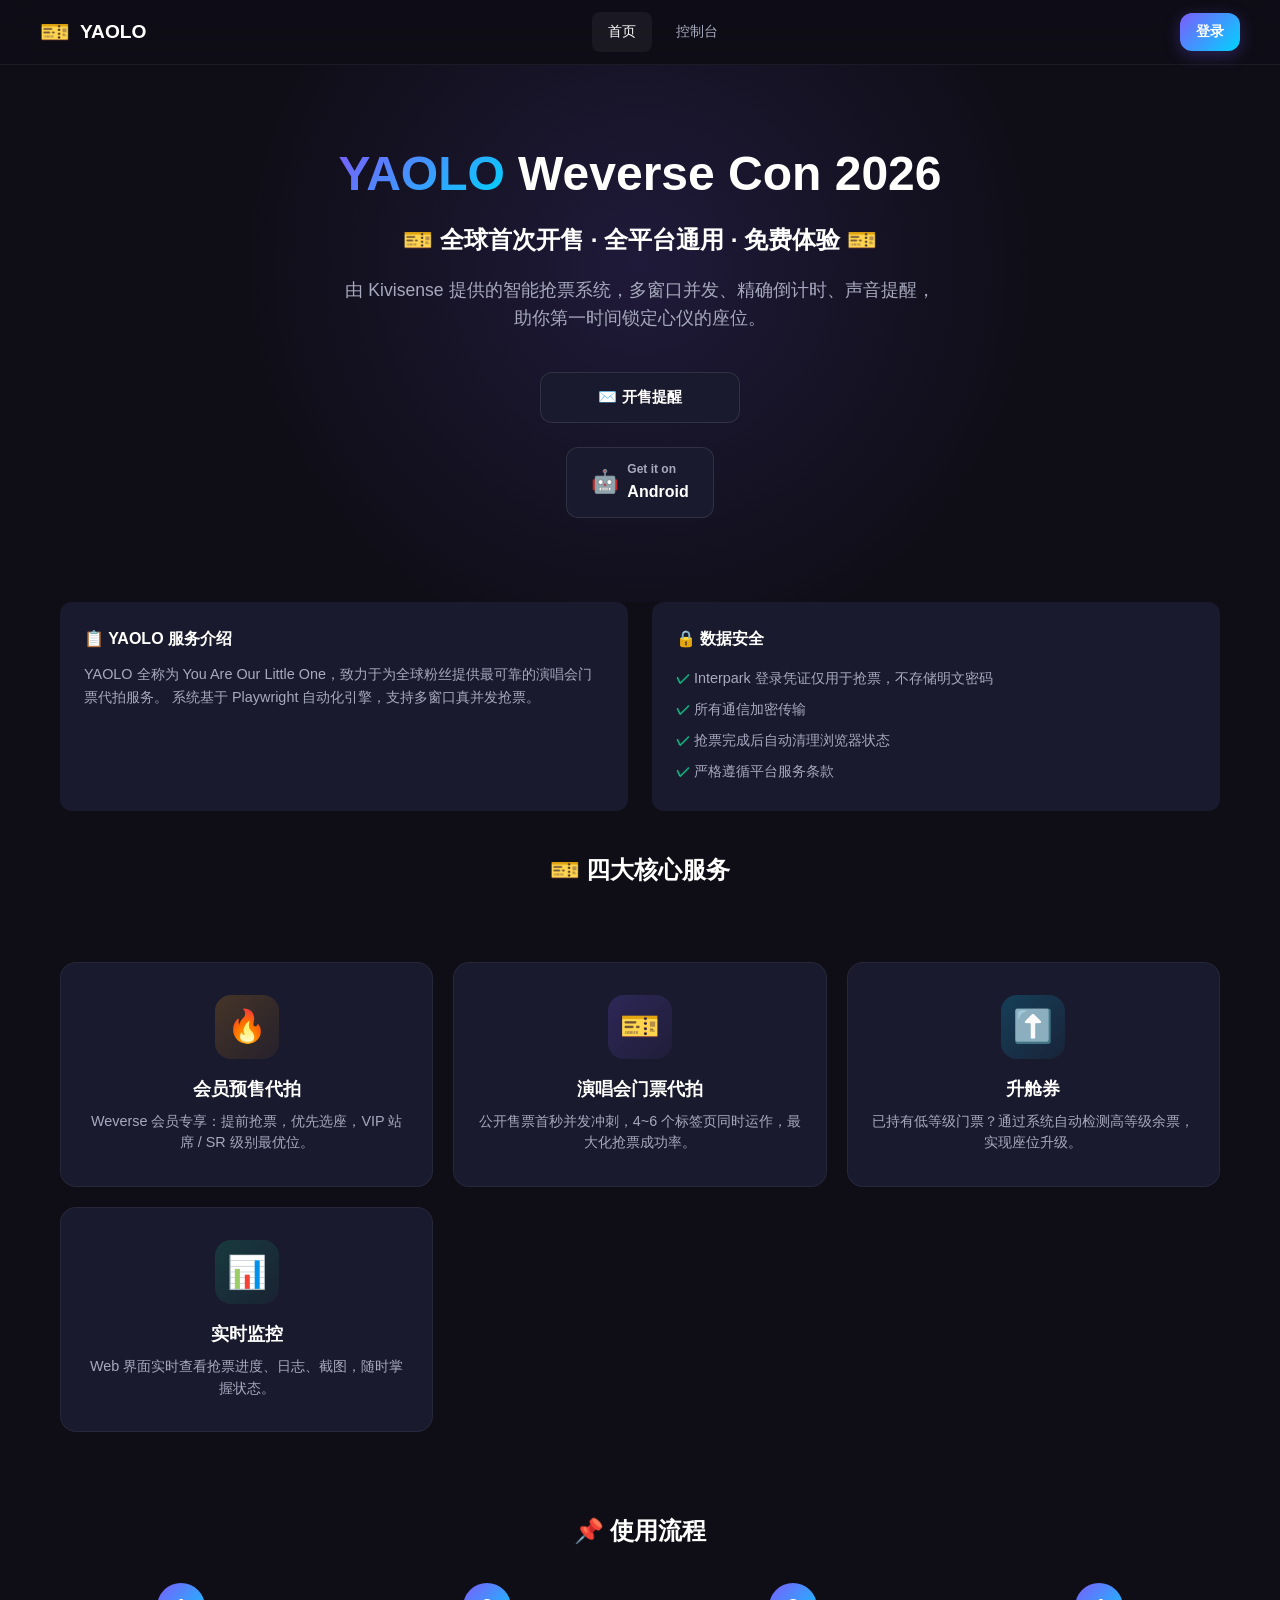
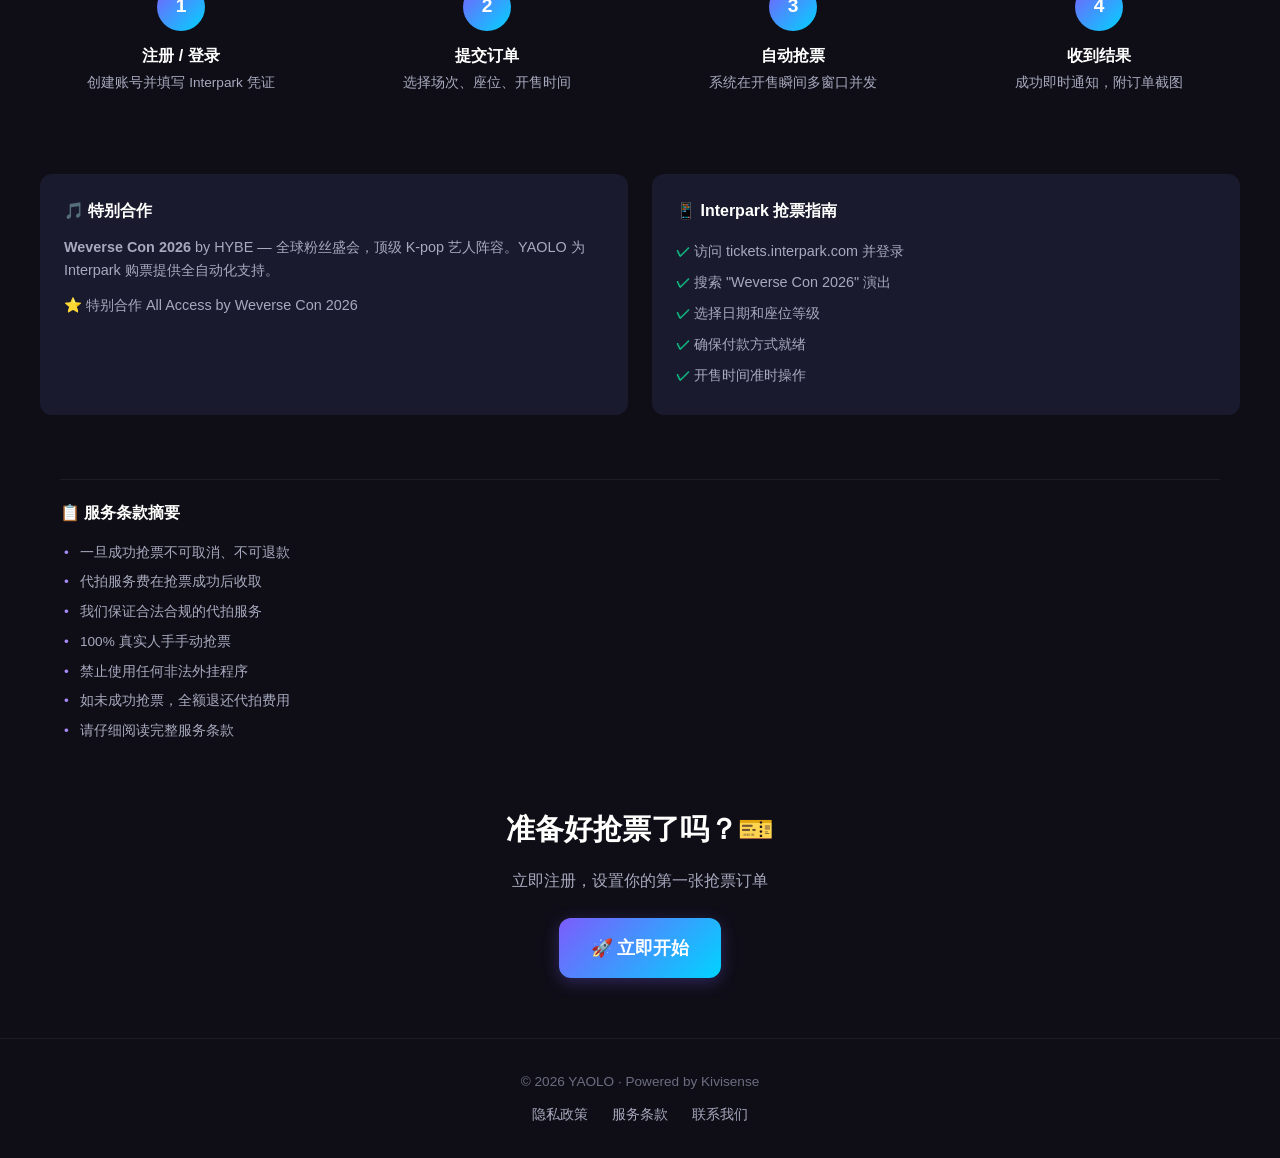
==== wvs-con-ticketing/frontend/index.html @ b681f060 "feat: wvs-con-ticketing v2 - 优化+新增座位配置/倒计时/异步引擎" ====
<!DOCTYPE html>
<html lang="zh-CN">
<head>
  <meta charset="UTF-8">
  <meta name="viewport" content="width=device-width, initial-scale=1.0">
  <title>🎫 YAOLO · Weverse Con 2026 抢票系统</title>
  <link rel="stylesheet" href="css/style.css">
  <link rel="icon" href="data:image/svg+xml,<svg xmlns='http://www.w3.org/2000/svg' viewBox='0 0 100 100'><text y='.9em' font-size='90'>🎫</text></svg>">
</head>
<body>
  <!-- 导航栏 -->
  <nav class="navbar">
    <div class="navbar-inner">
      <a href="/" class="navbar-brand">
        <span class="emoji">🎫</span>
        <span>YAOLO</span>
      </a>
      <div class="navbar-links" id="navLinks">
        <a href="/" class="navbar-link active">首页</a>
        <a href="/dashboard" class="navbar-link">控制台</a>
        <a href="/admin" class="navbar-link" id="adminLink" style="display:none">管理</a>
      </div>
      <div id="navAuth">
        <a href="#" class="btn btn-primary btn-sm" onclick="showLoginModal()">登录</a>
      </div>
    </div>
  </nav>

  <!-- Toast 容器 -->
  <div class="toast-container" id="toastContainer"></div>

  <!-- Hero -->
  <section class="hero">
    <div class="container">
      <h1 class="hero-title animate-in">
        <span class="highlight">YAOLO</span> Weverse Con 2026<br>
        <span style="font-size:1.5rem; font-weight:600;">🎫 全球首次开售 · 全平台通用 · 免费体验 🎫</span>
      </h1>
      <p class="hero-subtitle animate-in animate-delay-1">
        由 Kivisense 提供的智能抢票系统，多窗口并发、精确倒计时、声音提醒，助你第一时间锁定心仪的座位。
      </p>

      <!-- 订阅按钮 -->
      <div class="text-center animate-in animate-delay-2" style="margin-bottom: 16px;">
        <a href="#" class="btn btn-secondary" onclick="showLoginModal()" style="min-width: 200px;">
          ✉️ 开售提醒
        </a>
      </div>

      <!-- 平台下载 -->
      <div class="download-buttons animate-in animate-delay-3">
        <a href="#" class="download-btn">
          <span class="icon">🤖</span>
          <div>
            <div style="font-size:0.75rem; color:var(--text-dim);">Get it on</div>
            <div>Android</div>
          </div>
        </a>
      </div>
    </div>
  </section>

  <!-- 服务说明 -->
  <section class="container">
    <div class="info-grid" style="margin-bottom:40px;">
      <div class="info-card animate-in">
        <h3>📋 YAOLO 服务介绍</h3>
        <p>
          YAOLO 全称为 You Are Our Little One，致力于为全球粉丝提供最可靠的演唱会门票代拍服务。
          系统基于 Playwright 自动化引擎，支持多窗口真并发抢票。
        </p>
      </div>
      <div class="info-card animate-in animate-delay-1">
        <h3>🔒 数据安全</h3>
        <ul>
          <li>Interpark 登录凭证仅用于抢票，不存储明文密码</li>
          <li>所有通信加密传输</li>
          <li>抢票完成后自动清理浏览器状态</li>
          <li>严格遵循平台服务条款</li>
        </ul>
      </div>
    </div>
  </section>

  <!-- 四大服务 -->
  <section class="container">
    <h2 style="text-align:center; font-size:1.5rem; font-weight:800; margin-bottom:32px;">🎫 四大核心服务</h2>
    <div class="features">
      <div class="feature-card animate-in" onclick="handleFeatureClick('presale')">
        <div class="feature-icon presale">🔥</div>
        <h3 class="feature-title">会员预售代拍</h3>
        <p class="feature-desc">Weverse 会员专享：提前抢票，优先选座，VIP 站席 / SR 级别最优位。</p>
      </div>
      <div class="feature-card animate-in animate-delay-1" onclick="handleFeatureClick('general')">
        <div class="feature-icon ticket">🎫</div>
        <h3 class="feature-title">演唱会门票代拍</h3>
        <p class="feature-desc">公开售票首秒并发冲刺，4~6 个标签页同时运作，最大化抢票成功率。</p>
      </div>
      <div class="feature-card animate-in animate-delay-2" onclick="handleFeatureClick('upgrade')">
        <div class="feature-icon upgrade">⬆️</div>
        <h3 class="feature-title">升舱券</h3>
        <p class="feature-desc">已持有低等级门票？通过系统自动检测高等级余票，实现座位升级。</p>
      </div>
      <div class="feature-card animate-in animate-delay-3" onclick="handleFeatureClick('monitor')">
        <div class="feature-icon" style="background:linear-gradient(135deg,rgba(16,185,129,.2),rgba(16,185,129,.05))">📊</div>
        <h3 class="feature-title">实时监控</h3>
        <p class="feature-desc">Web 界面实时查看抢票进度、日志、截图，随时掌握状态。</p>
      </div>
    </div>
  </section>

  <!-- 使用流程 -->
  <section class="container steps">
    <h2 class="steps-title">📌 使用流程</h2>
    <div class="steps-grid">
      <div class="step animate-in">
        <div class="step-number">1</div>
        <h4 class="step-title">注册 / 登录</h4>
        <p class="step-desc">创建账号并填写 Interpark 凭证</p>
      </div>
      <div class="step animate-in animate-delay-1">
        <div class="step-number">2</div>
        <h4 class="step-title">提交订单</h4>
        <p class="step-desc">选择场次、座位、开售时间</p>
      </div>
      <div class="step animate-in animate-delay-2">
        <div class="step-number">3</div>
        <h4 class="step-title">自动抢票</h4>
        <p class="step-desc">系统在开售瞬间多窗口并发</p>
      </div>
      <div class="step animate-in animate-delay-3">
        <div class="step-number">4</div>
        <h4 class="step-title">收到结果</h4>
        <p class="step-desc">成功即时通知，附订单截图</p>
      </div>
    </div>
  </section>

  <!-- 特别合作 -->
  <section class="container" style="padding:40px 0;">
    <div class="info-grid">
      <div class="info-card animate-in">
        <h3>🎵 特别合作</h3>
        <p><strong>Weverse Con 2026</strong> by HYBE — 全球粉丝盛会，顶级 K-pop 艺人阵容。YAOLO 为 Interpark 购票提供全自动化支持。</p>
        <p style="margin-top:12px;">⭐ 特别合作 All Access by Weverse Con 2026</p>
      </div>
      <div class="info-card animate-in animate-delay-1">
        <h3>📱 Interpark 抢票指南</h3>
        <ul>
          <li>访问 tickets.interpark.com 并登录</li>
          <li>搜索 "Weverse Con 2026" 演出</li>
          <li>选择日期和座位等级</li>
          <li>确保付款方式就绪</li>
          <li>开售时间准时操作</li>
        </ul>
      </div>
    </div>
  </section>

  <!-- 服务条款 -->
  <section class="container">
    <div class="terms">
      <h3 class="terms-title">📋 服务条款摘要</h3>
      <ul class="terms-list">
        <li>一旦成功抢票不可取消、不可退款</li>
        <li>代拍服务费在抢票成功后收取</li>
        <li>我们保证合法合规的代拍服务</li>
        <li>100% 真实人手手动抢票</li>
        <li>禁止使用任何非法外挂程序</li>
        <li>如未成功抢票，全额退还代拍费用</li>
        <li>请仔细阅读完整服务条款</li>
      </ul>
    </div>
  </section>

  <!-- CTA -->
  <section class="container text-center" style="padding: 40px 0 60px;">
    <h2 style="font-size:1.8rem; font-weight:800; margin-bottom:16px;">
      准备好抢票了吗？🎫
    </h2>
    <p style="color:var(--text-dim); margin-bottom:24px;">
      立即注册，设置你的第一张抢票订单
    </p>
    <a href="#" class="btn btn-primary btn-lg" onclick="handleGetStarted()">
      🚀 立即开始
    </a>
  </section>

  <!-- Footer -->
  <footer class="footer">
    <div class="container">
      <p>© 2026 YAOLO · Powered by Kivisense</p>
      <div class="footer-links">
        <a href="#">隐私政策</a>
        <a href="#">服务条款</a>
        <a href="#">联系我们</a>
      </div>
    </div>
  </footer>

  <!-- 登录模态框 -->
  <div class="modal-overlay" id="loginModal">
    <div class="modal">
      <div class="modal-header">
        <h2 class="modal-title" id="authModalTitle">登录</h2>
        <button class="modal-close" onclick="closeModal('loginModal')">&times;</button>
      </div>
      <form id="authForm" onsubmit="handleAuth(event)">
        <div class="form-group" id="emailGroup" style="display:none">
          <label class="form-label">邮箱</label>
          <input type="email" class="form-input" id="authEmail" placeholder="your@email.com">
        </div>
        <div class="form-group">
          <label class="form-label">用户名</label>
          <input type="text" class="form-input" id="authUsername" placeholder="用户名" required>
        </div>
        <div class="form-group">
          <label class="form-label">密码</label>
          <input type="password" class="form-input" id="authPassword" placeholder="至少6位" required>
        </div>
        <button type="submit" class="btn btn-primary btn-block" id="authSubmitBtn">登录</button>
        <p style="text-align:center; margin-top:16px; font-size:0.9rem;">
          <a href="#" id="toggleAuthMode" onclick="toggleAuthMode()">没有账号？注册</a>
        </p>
      </form>
    </div>
  </div>

  <script src="js/api.js"></script>
  <script src="js/auth.js"></script>
  <script src="js/app.js"></script>
</body>
</html>
---- wvs-con-ticketing/frontend/css/style.css ----
/* ============================================================
   YAOLO Weverse Con 2026 — 全局样式
   ============================================================ */

/* ---- 基础重置 ---- */
*, *::before, *::after {
  margin: 0;
  padding: 0;
  box-sizing: border-box;
}

:root {
  --primary: #7c5cfc;
  --primary-dark: #5b3fd9;
  --primary-light: #a78bfa;
  --accent: #00d4ff;
  --accent-dark: #00a8cc;
  --bg-dark: #0f0e17;
  --bg-card: #1a1a2e;
  --bg-card-hover: #232342;
  --surface: #16213e;
  --text: #fffffe;
  --text-dim: #a7a9be;
  --text-muted: #6b6d80;
  --success: #10b981;
  --warning: #f59e0b;
  --error: #ef4444;
  --info: #3b82f6;
  --radius: 12px;
  --radius-lg: 16px;
  --shadow: 0 4px 24px rgba(0, 0, 0, 0.3);
  --shadow-lg: 0 8px 40px rgba(0, 0, 0, 0.4);
  --transition: 0.2s ease;
}

html {
  font-size: 16px;
  scroll-behavior: smooth;
}

body {
  font-family: -apple-system, BlinkMacSystemFont, 'Segoe UI', 'PingFang SC', 'Noto Sans SC', sans-serif;
  background: var(--bg-dark);
  color: var(--text);
  line-height: 1.6;
  min-height: 100vh;
  -webkit-font-smoothing: antialiased;
}

a {
  color: var(--accent);
  text-decoration: none;
  transition: color var(--transition);
}

a:hover {
  color: var(--primary-light);
}

/* ---- 工具类 ---- */
.container {
  max-width: 1200px;
  margin: 0 auto;
  padding: 0 20px;
}

.flex { display: flex; }
.flex-col { flex-direction: column; }
.items-center { align-items: center; }
.justify-center { justify-content: center; }
.justify-between { justify-content: space-between; }
.gap-1 { gap: 8px; }
.gap-2 { gap: 16px; }
.gap-3 { gap: 24px; }
.text-center { text-align: center; }
.w-full { width: 100%; }
.hidden { display: none !important; }

/* ---- 按钮 ---- */
.btn {
  display: inline-flex;
  align-items: center;
  justify-content: center;
  gap: 8px;
  padding: 12px 24px;
  border: none;
  border-radius: var(--radius);
  font-size: 0.95rem;
  font-weight: 600;
  cursor: pointer;
  transition: all var(--transition);
  text-decoration: none;
  white-space: nowrap;
}

.btn:disabled {
  opacity: 0.5;
  cursor: not-allowed;
}

.btn-primary {
  background: linear-gradient(135deg, var(--primary), var(--accent));
  color: #fff;
  box-shadow: 0 4px 16px rgba(124, 92, 252, 0.3);
}

.btn-primary:hover:not(:disabled) {
  transform: translateY(-2px);
  box-shadow: 0 6px 24px rgba(124, 92, 252, 0.4);
}

.btn-secondary {
  background: var(--bg-card);
  color: var(--text);
  border: 1px solid rgba(255, 255, 255, 0.1);
}

.btn-secondary:hover:not(:disabled) {
  background: var(--bg-card-hover);
  border-color: var(--primary);
}

.btn-success {
  background: linear-gradient(135deg, #10b981, #059669);
  color: #fff;
}

.btn-danger {
  background: linear-gradient(135deg, #ef4444, #dc2626);
  color: #fff;
}

.btn-sm {
  padding: 8px 16px;
  font-size: 0.85rem;
}

.btn-lg {
  padding: 16px 32px;
  font-size: 1.1rem;
}

.btn-block {
  width: 100%;
}

/* ---- 表单 ---- */
.form-group {
  margin-bottom: 20px;
}

.form-label {
  display: block;
  margin-bottom: 6px;
  font-size: 0.85rem;
  font-weight: 500;
  color: var(--text-dim);
  text-transform: uppercase;
  letter-spacing: 0.5px;
}

.form-input, .form-select, .form-textarea {
  width: 100%;
  padding: 12px 16px;
  background: rgba(255, 255, 255, 0.05);
  border: 1px solid rgba(255, 255, 255, 0.1);
  border-radius: var(--radius);
  color: var(--text);
  font-size: 0.95rem;
  transition: all var(--transition);
  outline: none;
}

.form-input:focus, .form-select:focus, .form-textarea:focus {
  border-color: var(--primary);
  background: rgba(124, 92, 252, 0.05);
  box-shadow: 0 0 0 3px rgba(124, 92, 252, 0.15);
}

.form-input::placeholder {
  color: var(--text-muted);
}

.form-select {
  appearance: none;
  background-image: url("data:image/svg+xml,%3Csvg xmlns='http://www.w3.org/2000/svg' width='12' height='12' viewBox='0 0 12 12'%3E%3Cpath d='M6 8L1 3h10L6 8z' fill='%23a7a9be'/%3E%3C/svg%3E");
  background-repeat: no-repeat;
  background-position: right 12px center;
  padding-right: 36px;
}

.form-select option {
  background: var(--bg-card);
  color: var(--text);
}

.form-hint {
  margin-top: 4px;
  font-size: 0.8rem;
  color: var(--text-muted);
}

.form-row {
  display: grid;
  grid-template-columns: 1fr 1fr;
  gap: 16px;
}

@media (max-width: 640px) {
  .form-row {
    grid-template-columns: 1fr;
  }
}

/* ---- 卡片 ---- */
.card {
  background: var(--bg-card);
  border: 1px solid rgba(255, 255, 255, 0.06);
  border-radius: var(--radius-lg);
  padding: 24px;
  transition: all var(--transition);
}

.card:hover {
  border-color: rgba(124, 92, 252, 0.2);
}

.card-header {
  display: flex;
  align-items: center;
  justify-content: space-between;
  margin-bottom: 20px;
  padding-bottom: 16px;
  border-bottom: 1px solid rgba(255, 255, 255, 0.06);
}

.card-title {
  font-size: 1.2rem;
  font-weight: 700;
}

.card-icon {
  width: 40px;
  height: 40px;
  border-radius: 10px;
  display: flex;
  align-items: center;
  justify-content: center;
  font-size: 1.2rem;
}

/* ---- 标签 / 徽章 ---- */
.badge {
  display: inline-flex;
  align-items: center;
  padding: 4px 12px;
  border-radius: 20px;
  font-size: 0.78rem;
  font-weight: 600;
  text-transform: uppercase;
  letter-spacing: 0.5px;
}

.badge-pending { background: rgba(245, 158, 11, 0.15); color: var(--warning); }
.badge-grabbing { background: rgba(59, 130, 246, 0.15); color: var(--info); }
.badge-waiting { background: rgba(167, 139, 250, 0.15); color: var(--primary-light); }
.badge-success { background: rgba(16, 185, 129, 0.15); color: var(--success); }
.badge-failed { background: rgba(239, 68, 68, 0.15); color: var(--error); }
.badge-sold_out { background: rgba(239, 68, 68, 0.15); color: var(--error); }
.badge-error { background: rgba(239, 68, 68, 0.15); color: var(--error); }

/* ---- 导航栏 ---- */
.navbar {
  position: sticky;
  top: 0;
  z-index: 100;
  background: rgba(15, 14, 23, 0.85);
  backdrop-filter: blur(16px);
  border-bottom: 1px solid rgba(255, 255, 255, 0.06);
  padding: 0 20px;
}

.navbar-inner {
  max-width: 1200px;
  margin: 0 auto;
  display: flex;
  align-items: center;
  justify-content: space-between;
  height: 64px;
}

.navbar-brand {
  display: flex;
  align-items: center;
  gap: 10px;
  font-size: 1.2rem;
  font-weight: 800;
  color: var(--text);
  text-decoration: none;
}

.navbar-brand .emoji {
  font-size: 1.5rem;
}

.navbar-links {
  display: flex;
  align-items: center;
  gap: 8px;
}

.navbar-link {
  padding: 8px 16px;
  border-radius: 8px;
  font-size: 0.9rem;
  font-weight: 500;
  color: var(--text-dim);
  text-decoration: none;
  transition: all var(--transition);
}

.navbar-link:hover, .navbar-link.active {
  color: var(--text);
  background: rgba(255, 255, 255, 0.05);
}

.navbar-user {
  display: flex;
  align-items: center;
  gap: 8px;
  padding: 6px 12px;
  border-radius: 8px;
  cursor: pointer;
  transition: background var(--transition);
}

.navbar-user:hover {
  background: rgba(255, 255, 255, 0.05);
}

.navbar-avatar {
  width: 32px;
  height: 32px;
  border-radius: 50%;
  background: linear-gradient(135deg, var(--primary), var(--accent));
  display: flex;
  align-items: center;
  justify-content: center;
  font-size: 0.85rem;
  font-weight: 700;
}

/* ---- Hero / 首屏 ---- */
.hero {
  position: relative;
  padding: 80px 0 60px;
  overflow: hidden;
}

.hero::before {
  content: '';
  position: absolute;
  top: -200px;
  left: 50%;
  transform: translateX(-50%);
  width: 800px;
  height: 800px;
  background: radial-gradient(circle, rgba(124, 92, 252, 0.15) 0%, transparent 70%);
  pointer-events: none;
}

.hero-title {
  font-size: 3rem;
  font-weight: 900;
  line-height: 1.2;
  text-align: center;
  margin-bottom: 16px;
}

.hero-title .highlight {
  background: linear-gradient(135deg, var(--primary), var(--accent));
  -webkit-background-clip: text;
  -webkit-text-fill-color: transparent;
  background-clip: text;
}

.hero-subtitle {
  text-align: center;
  font-size: 1.1rem;
  color: var(--text-dim);
  max-width: 600px;
  margin: 0 auto 40px;
}

/* ---- 特性卡片区 ---- */
.features {
  display: grid;
  grid-template-columns: repeat(auto-fit, minmax(280px, 1fr));
  gap: 20px;
  padding: 40px 0;
}

.feature-card {
  background: var(--bg-card);
  border: 1px solid rgba(255, 255, 255, 0.06);
  border-radius: var(--radius-lg);
  padding: 32px 24px;
  text-align: center;
  transition: all 0.3s ease;
  cursor: pointer;
  position: relative;
  overflow: hidden;
}

.feature-card::before {
  content: '';
  position: absolute;
  top: 0;
  left: 0;
  right: 0;
  height: 3px;
  background: linear-gradient(90deg, var(--primary), var(--accent));
  transform: scaleX(0);
  transition: transform 0.3s ease;
}

.feature-card:hover {
  transform: translateY(-4px);
  border-color: rgba(124, 92, 252, 0.3);
  box-shadow: var(--shadow-lg);
}

.feature-card:hover::before {
  transform: scaleX(1);
}

.feature-icon {
  width: 64px;
  height: 64px;
  border-radius: 16px;
  display: flex;
  align-items: center;
  justify-content: center;
  font-size: 2rem;
  margin: 0 auto 16px;
}

.feature-icon.presale {
  background: linear-gradient(135deg, rgba(245, 158, 11, 0.2), rgba(245, 158, 11, 0.05));
}

.feature-icon.ticket {
  background: linear-gradient(135deg, rgba(124, 92, 252, 0.2), rgba(124, 92, 252, 0.05));
}

.feature-icon.upgrade {
  background: linear-gradient(135deg, rgba(0, 212, 255, 0.2), rgba(0, 212, 255, 0.05));
}

.feature-title {
  font-size: 1.1rem;
  font-weight: 700;
  margin-bottom: 8px;
}

.feature-desc {
  font-size: 0.9rem;
  color: var(--text-dim);
  line-height: 1.5;
}

/* ---- 流程步骤 ---- */
.steps {
  padding: 40px 0;
}

.steps-title {
  text-align: center;
  font-size: 1.5rem;
  font-weight: 800;
  margin-bottom: 32px;
}

.steps-grid {
  display: grid;
  grid-template-columns: repeat(auto-fit, minmax(220px, 1fr));
  gap: 24px;
}

.step {
  text-align: center;
  position: relative;
}

.step-number {
  width: 48px;
  height: 48px;
  border-radius: 50%;
  background: linear-gradient(135deg, var(--primary), var(--accent));
  display: flex;
  align-items: center;
  justify-content: center;
  font-size: 1.2rem;
  font-weight: 800;
  margin: 0 auto 12px;
}

.step-title {
  font-weight: 700;
  margin-bottom: 4px;
}

.step-desc {
  font-size: 0.85rem;
  color: var(--text-dim);
}

/* ---- 底部信息 ---- */
.info-section {
  padding: 40px 0;
  border-top: 1px solid rgba(255, 255, 255, 0.06);
}

.info-grid {
  display: grid;
  grid-template-columns: repeat(auto-fit, minmax(300px, 1fr));
  gap: 24px;
}

.info-card {
  background: var(--bg-card);
  border-radius: var(--radius);
  padding: 24px;
}

.info-card h3 {
  font-size: 1rem;
  font-weight: 700;
  margin-bottom: 12px;
  display: flex;
  align-items: center;
  gap: 8px;
}

.info-card p, .info-card li {
  font-size: 0.9rem;
  color: var(--text-dim);
  line-height: 1.6;
}

.info-card ul {
  list-style: none;
  padding: 0;
}

.info-card li {
  padding: 4px 0;
}

.info-card li::before {
  content: '✓ ';
  color: var(--success);
  font-weight: 700;
}

/* ---- Footer ---- */
.footer {
  padding: 32px 0;
  text-align: center;
  border-top: 1px solid rgba(255, 255, 255, 0.06);
}

.footer p {
  font-size: 0.85rem;
  color: var(--text-muted);
}

.footer-links {
  display: flex;
  justify-content: center;
  gap: 24px;
  margin-top: 12px;
}

.footer-links a {
  font-size: 0.85rem;
  color: var(--text-dim);
}

/* ---- Dashboard ---- */
.dashboard {
  padding: 32px 0;
}

.stats-grid {
  display: grid;
  grid-template-columns: repeat(auto-fit, minmax(200px, 1fr));
  gap: 16px;
  margin-bottom: 32px;
}

.stat-card {
  background: var(--bg-card);
  border: 1px solid rgba(255, 255, 255, 0.06);
  border-radius: var(--radius);
  padding: 20px;
  text-align: center;
}

.stat-value {
  font-size: 2rem;
  font-weight: 800;
  background: linear-gradient(135deg, var(--primary), var(--accent));
  -webkit-background-clip: text;
  -webkit-text-fill-color: transparent;
  background-clip: text;
}

.stat-label {
  font-size: 0.85rem;
  color: var(--text-dim);
  margin-top: 4px;
}

/* ---- 订单列表 ---- */
.orders-section {
  margin-top: 24px;
}

.orders-header {
  display: flex;
  align-items: center;
  justify-content: space-between;
  margin-bottom: 16px;
}

.orders-title {
  font-size: 1.2rem;
  font-weight: 700;
}

.order-item {
  background: var(--bg-card);
  border: 1px solid rgba(255, 255, 255, 0.06);
  border-radius: var(--radius);
  padding: 20px;
  margin-bottom: 12px;
  transition: all var(--transition);
}

.order-item:hover {
  border-color: rgba(124, 92, 252, 0.2);
}

.order-top {
  display: flex;
  align-items: center;
  justify-content: space-between;
  margin-bottom: 12px;
}

.order-id {
  font-weight: 700;
  color: var(--primary-light);
}

.order-time {
  font-size: 0.85rem;
  color: var(--text-dim);
}

.order-details {
  display: grid;
  grid-template-columns: repeat(auto-fit, minmax(150px, 1fr));
  gap: 12px;
  margin-bottom: 16px;
}

.order-detail {
  font-size: 0.85rem;
}

.order-detail-label {
  color: var(--text-muted);
  display: block;
  margin-bottom: 2px;
}

.order-detail-value {
  color: var(--text);
  font-weight: 500;
}

.order-actions {
  display: flex;
  gap: 8px;
  flex-wrap: wrap;
}

/* ---- 日志面板 ---- */
.log-panel {
  background: rgba(0, 0, 0, 0.3);
  border-radius: var(--radius);
  padding: 16px;
  max-height: 400px;
  overflow-y: auto;
  font-family: 'SF Mono', 'Fira Code', monospace;
  font-size: 0.82rem;
  line-height: 1.8;
}

.log-entry {
  display: flex;
  gap: 8px;
  padding: 2px 0;
}

.log-time {
  color: var(--text-muted);
  white-space: nowrap;
}

.log-msg {
  color: var(--text-dim);
}

.log-entry.level-info .log-msg { color: var(--text); }
.log-entry.level-warning .log-msg { color: var(--warning); }
.log-entry.level-error .log-msg { color: var(--error); }

/* ---- 模态框 ---- */
.modal-overlay {
  position: fixed;
  inset: 0;
  background: rgba(0, 0, 0, 0.6);
  backdrop-filter: blur(4px);
  z-index: 200;
  display: flex;
  align-items: center;
  justify-content: center;
  padding: 20px;
  opacity: 0;
  visibility: hidden;
  transition: all 0.3s ease;
}

.modal-overlay.active {
  opacity: 1;
  visibility: visible;
}

.modal {
  background: var(--bg-card);
  border: 1px solid rgba(255, 255, 255, 0.1);
  border-radius: var(--radius-lg);
  width: 100%;
  max-width: 560px;
  max-height: 90vh;
  overflow-y: auto;
  padding: 32px;
  transform: scale(0.9);
  transition: transform 0.3s ease;
}

.modal-overlay.active .modal {
  transform: scale(1);
}

.modal-header {
  display: flex;
  align-items: center;
  justify-content: space-between;
  margin-bottom: 24px;
}

.modal-title {
  font-size: 1.3rem;
  font-weight: 800;
}

.modal-close {
  width: 36px;
  height: 36px;
  border: none;
  background: rgba(255, 255, 255, 0.05);
  border-radius: 8px;
  color: var(--text-dim);
  font-size: 1.2rem;
  cursor: pointer;
  display: flex;
  align-items: center;
  justify-content: center;
  transition: all var(--transition);
}

.modal-close:hover {
  background: rgba(255, 255, 255, 0.1);
  color: var(--text);
}

/* ---- Toast 通知 ---- */
.toast-container {
  position: fixed;
  top: 80px;
  right: 20px;
  z-index: 300;
  display: flex;
  flex-direction: column;
  gap: 8px;
}

.toast {
  padding: 14px 20px;
  border-radius: var(--radius);
  font-size: 0.9rem;
  font-weight: 500;
  box-shadow: var(--shadow);
  transform: translateX(120%);
  transition: transform 0.3s ease;
  max-width: 360px;
}

.toast.show {
  transform: translateX(0);
}

.toast-success {
  background: rgba(16, 185, 129, 0.15);
  border: 1px solid rgba(16, 185, 129, 0.3);
  color: var(--success);
}

.toast-error {
  background: rgba(239, 68, 68, 0.15);
  border: 1px solid rgba(239, 68, 68, 0.3);
  color: var(--error);
}

.toast-info {
  background: rgba(59, 130, 246, 0.15);
  border: 1px solid rgba(59, 130, 246, 0.3);
  color: var(--info);
}

/* ---- Tab 切换 ---- */
.tabs {
  display: flex;
  gap: 4px;
  background: rgba(255, 255, 255, 0.03);
  border-radius: var(--radius);
  padding: 4px;
  margin-bottom: 24px;
}

.tab {
  flex: 1;
  padding: 10px 16px;
  border: none;
  background: transparent;
  color: var(--text-dim);
  font-size: 0.9rem;
  font-weight: 500;
  border-radius: 8px;
  cursor: pointer;
  transition: all var(--transition);
}

.tab:hover {
  color: var(--text);
}

.tab.active {
  background: var(--primary);
  color: #fff;
  box-shadow: 0 2px 8px rgba(124, 92, 252, 0.3);
}

.tab-content {
  display: none;
}

.tab-content.active {
  display: block;
}

/* ---- 服务条款 ---- */
.terms {
  padding: 20px 0;
  border-top: 1px solid rgba(255, 255, 255, 0.06);
  margin-top: 24px;
}

.terms-title {
  font-size: 1rem;
  font-weight: 700;
  margin-bottom: 12px;
  display: flex;
  align-items: center;
  gap: 8px;
}

.terms-list {
  list-style: none;
  padding: 0;
}

.terms-list li {
  font-size: 0.85rem;
  color: var(--text-dim);
  padding: 4px 0;
  padding-left: 20px;
  position: relative;
}

.terms-list li::before {
  content: '•';
  position: absolute;
  left: 4px;
  color: var(--primary-light);
}

/* ---- 管理后台 ---- */
.admin-grid {
  display: grid;
  grid-template-columns: repeat(auto-fit, minmax(250px, 1fr));
  gap: 16px;
  margin-bottom: 24px;
}

.admin-stat {
  background: var(--bg-card);
  border: 1px solid rgba(255, 255, 255, 0.06);
  border-radius: var(--radius);
  padding: 20px;
}

.admin-stat-value {
  font-size: 2.2rem;
  font-weight: 800;
}

.admin-stat-label {
  font-size: 0.85rem;
  color: var(--text-dim);
}

/* ---- 响应式 ---- */
@media (max-width: 768px) {
  .hero-title {
    font-size: 2rem;
  }

  .hero-subtitle {
    font-size: 0.95rem;
  }

  .navbar-links {
    display: none;
  }

  .features {
    grid-template-columns: 1fr;
  }

  .stats-grid {
    grid-template-columns: 1fr 1fr;
  }

  .modal {
    padding: 24px;
    max-width: 100%;
  }
}

@media (max-width: 480px) {
  .stats-grid {
    grid-template-columns: 1fr;
  }

  .order-details {
    grid-template-columns: 1fr;
  }
}

/* ---- 动画 ---- */
@keyframes fadeInUp {
  from {
    opacity: 0;
    transform: translateY(20px);
  }
  to {
    opacity: 1;
    transform: translateY(0);
  }
}

@keyframes pulse {
  0%, 100% { opacity: 1; }
  50% { opacity: 0.5; }
}

.animate-in {
  animation: fadeInUp 0.5s ease forwards;
}

.animate-delay-1 { animation-delay: 0.1s; }
.animate-delay-2 { animation-delay: 0.2s; }
.animate-delay-3 { animation-delay: 0.3s; }
.animate-delay-4 { animation-delay: 0.4s; }

.pulse {
  animation: pulse 2s ease-in-out infinite;
}

/* ---- 座位偏好选择器 ---- */
.seat-selector {
  display: flex;
  flex-wrap: wrap;
  gap: 8px;
}

.seat-option {
  display: flex;
  align-items: center;
  gap: 6px;
  padding: 8px 14px;
  border-radius: 8px;
  background: rgba(255, 255, 255, 0.03);
  border: 1px solid rgba(255, 255, 255, 0.1);
  cursor: pointer;
  transition: all var(--transition);
  font-size: 0.85rem;
}

.seat-option:hover {
  border-color: var(--primary);
}

.seat-option.selected {
  background: rgba(124, 92, 252, 0.15);
  border-color: var(--primary);
  color: var(--primary-light);
}

.seat-option input[type="checkbox"] {
  accent-color: var(--primary);
}

/* ---- 计时器 ---- */
.countdown {
  text-align: center;
  padding: 24px;
  background: linear-gradient(135deg, rgba(124, 92, 252, 0.1), rgba(0, 212, 255, 0.1));
  border-radius: var(--radius-lg);
  margin-bottom: 24px;
}

.countdown-label {
  font-size: 0.85rem;
  color: var(--text-dim);
  margin-bottom: 8px;
}

.countdown-time {
  font-size: 2.5rem;
  font-weight: 900;
  font-variant-numeric: tabular-nums;
  background: linear-gradient(135deg, var(--primary), var(--accent));
  -webkit-background-clip: text;
  -webkit-text-fill-color: transparent;
  background-clip: text;
}

/* ---- 下载按钮 ---- */
.download-buttons {
  display: flex;
  gap: 12px;
  justify-content: center;
  flex-wrap: wrap;
  margin: 24px 0;
}

.download-btn {
  display: inline-flex;
  align-items: center;
  gap: 8px;
  padding: 12px 24px;
  background: var(--bg-card);
  border: 1px solid rgba(255, 255, 255, 0.1);
  border-radius: var(--radius);
  color: var(--text);
  font-weight: 600;
  text-decoration: none;
  transition: all var(--transition);
}

.download-btn:hover {
  border-color: var(--primary);
  transform: translateY(-2px);
  box-shadow: var(--shadow);
}

.download-btn .icon {
  font-size: 1.4rem;
}

/* ---- 座位配置卡片（订单详情内） ---- */
.seat-config-grid {
  display: grid;
  grid-template-columns: repeat(auto-fill, minmax(160px, 1fr));
  gap: 10px;
}

.seat-config-card {
  background: rgba(255, 255, 255, 0.03);
  border-radius: var(--radius);
  padding: 14px;
  transition: all var(--transition);
}

.seat-config-card:hover {
  background: rgba(255, 255, 255, 0.06);
}

.seat-config-name {
  font-weight: 600;
  font-size: 0.9rem;
  margin-bottom: 4px;
}

.seat-config-price {
  font-size: 1.1rem;
  font-weight: 800;
  color: var(--accent);
  margin-bottom: 6px;
}

.seat-config-status .badge {
  font-size: 0.72rem;
}

/* ---- 售罄座位选项 ---- */
.seat-option.sold-out {
  opacity: 0.5;
  border-color: var(--error) !important;
  cursor: not-allowed;
}

.seat-option.sold-out .seat-icon {
  filter: grayscale(1);
}

.seat-icon {
  font-size: 1.1rem;
}

/* ---- 座位选择器增强 ---- */
.seat-option[data-color] {
  position: relative;
}

.seat-option[data-color]::after {
  content: '';
  position: absolute;
  top: 0;
  left: 0;
  width: 3px;
  height: 100%;
  border-radius: 3px 0 0 3px;
  background: attr(data-color);
}

/* ---- 场次列表 ---- */
.schedule-list {
  display: flex;
  flex-direction: column;
  gap: 8px;
}

.schedule-item {
  display: flex;
  align-items: center;
  justify-content: space-between;
  padding: 12px 16px;
  background: rgba(255, 255, 255, 0.03);
  border: 1px solid rgba(255, 255, 255, 0.08);
  border-radius: var(--radius);
  cursor: pointer;
  transition: all var(--transition);
}

.schedule-item:hover {
  border-color: var(--primary);
  background: rgba(124, 92, 252, 0.05);
}

.schedule-item.selected {
  border-color: var(--primary);
  background: rgba(124, 92, 252, 0.1);
  box-shadow: 0 0 0 1px var(--primary);
}

.schedule-info {
  display: flex;
  flex-direction: column;
  gap: 2px;
}

.schedule-date {
  font-weight: 600;
  font-size: 0.9rem;
}

.schedule-time {
  font-size: 0.8rem;
  color: var(--text-dim);
}

/* ---- 可视化座位地图 ---- */
.seat-map {
  background: rgba(0, 0, 0, 0.2);
  border-radius: var(--radius-lg);
  padding: 20px;
}

.seat-map-stage {
  text-align: center;
  padding: 12px;
  margin-bottom: 16px;
  background: linear-gradient(135deg, rgba(124, 92, 252, 0.2), rgba(0, 212, 255, 0.2));
  border-radius: var(--radius);
  font-weight: 700;
  font-size: 0.9rem;
  letter-spacing: 2px;
}

.seat-map-grid {
  display: grid;
  grid-template-columns: repeat(3, 1fr);
  gap: 10px;
}

@media (max-width: 640px) {
  .seat-map-grid {
    grid-template-columns: repeat(2, 1fr);
  }
}

.seat-zone {
  display: flex;
  flex-direction: column;
  align-items: center;
  gap: 4px;
  padding: 16px 10px;
  border-radius: var(--radius);
  background: rgba(255, 255, 255, 0.03);
  border: 2px solid rgba(255, 255, 255, 0.06);
  cursor: pointer;
  transition: all 0.3s ease;
  position: relative;
}

.seat-zone:hover {
  transform: translateY(-2px);
  border-color: var(--primary);
}

.seat-zone.selected {
  border-color: var(--primary);
  background: rgba(124, 92, 252, 0.1);
  box-shadow: 0 0 12px rgba(124, 92, 252, 0.2);
}

.seat-zone.sold-out {
  opacity: 0.4;
  cursor: not-allowed;
  border-color: var(--error) !important;
}

.zone-icon {
  font-size: 1.5rem;
}

.zone-name {
  font-weight: 600;
  font-size: 0.85rem;
}

.zone-price {
  font-size: 0.8rem;
  font-weight: 700;
  color: var(--accent);
}

.zone-status {
  font-size: 0.7rem;
  padding: 2px 8px;
  border-radius: 10px;
  font-weight: 600;
}

.zone-status.available {
  background: rgba(16, 185, 129, 0.15);
  color: var(--success);
}

.zone-status.sold-out {
  background: rgba(239, 68, 68, 0.15);
  color: var(--error);
}

/* 区域颜色 */
.zone-vip { border-top: 3px solid #ef4444; }
.zone-vip-seat { border-top: 3px solid #f97316; }
.zone-sr { border-top: 3px solid #eab308; }
.zone-r { border-top: 3px solid #22c55e; }
.zone-s { border-top: 3px solid #3b82f6; }
.zone-a { border-top: 3px solid #8b5cf6; }

/* ---- 确认弹窗 ---- */
.confirm-section {
  display: flex;
  justify-content: space-between;
  align-items: center;
  padding: 12px 0;
  border-bottom: 1px solid rgba(255, 255, 255, 0.06);
}

.confirm-label {
  font-size: 0.85rem;
  color: var(--text-dim);
}

.confirm-value {
  font-weight: 600;
  font-size: 0.95rem;
}

.confirm-price {
  font-size: 1.2rem;
  font-weight: 800;
  color: var(--accent);
}

.confirm-countdown {
  font-size: 1.5rem;
  font-weight: 900;
  font-variant-numeric: tabular-nums;
  background: linear-gradient(135deg, var(--primary), var(--accent));
  -webkit-background-clip: text;
  -webkit-text-fill-color: transparent;
  background-clip: text;
}

#confirmBtn {
  margin-top: 20px;
}
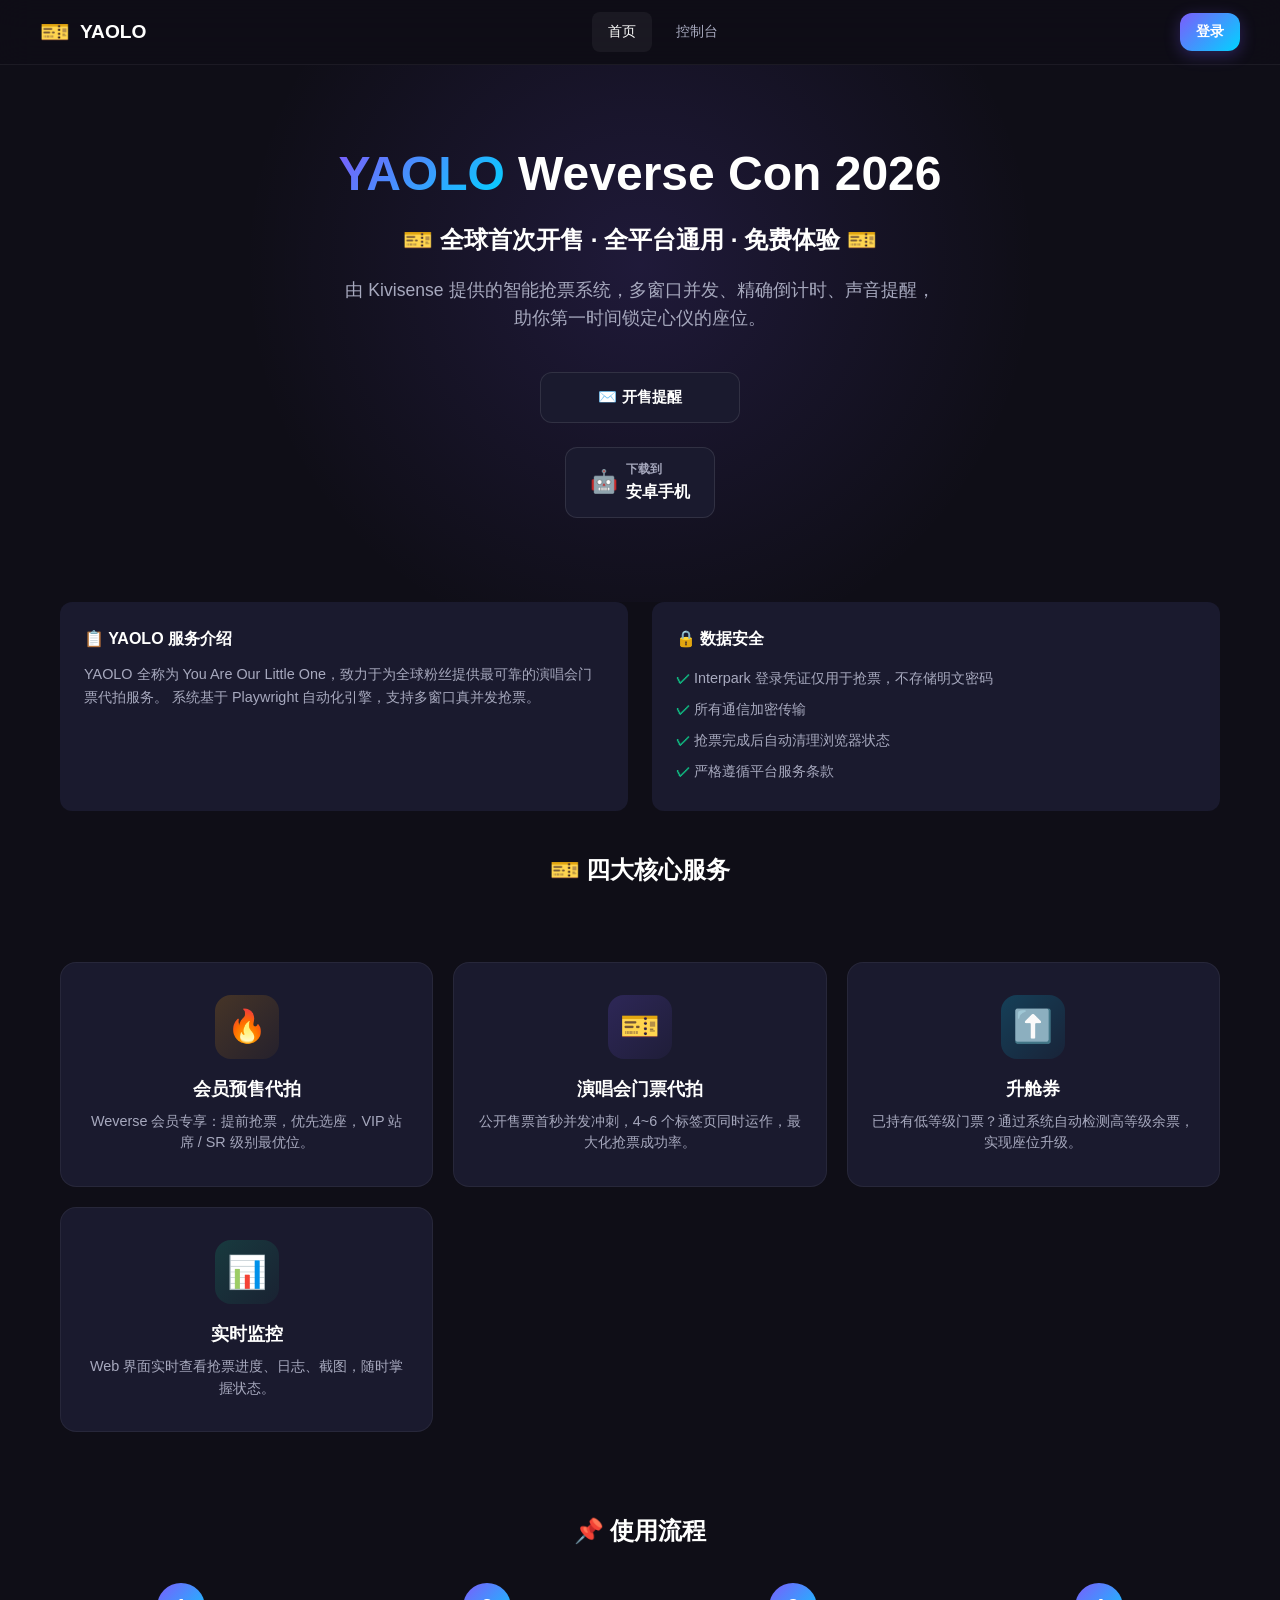
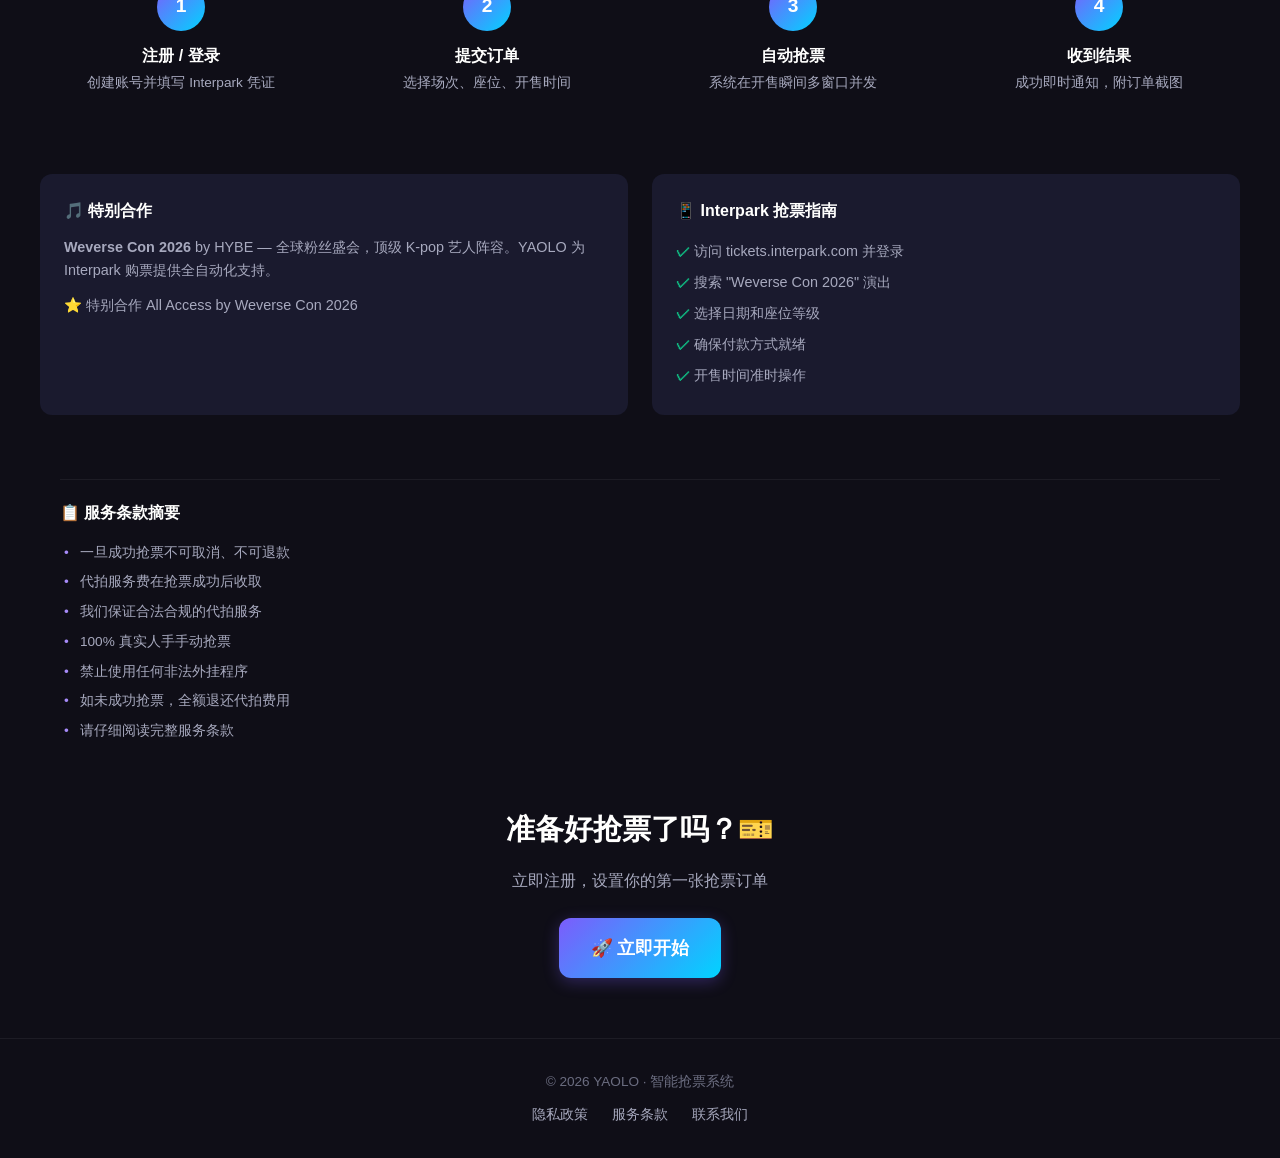
==== commit 6a9f74ae: "i18n: 前端全部改为中文 - dashboard.html: 所有英文标签改为中文 (GoodsCode→商品编码, Lock Delay→锁定延迟, thread→线程数 等) - dashbo" ====
--- a/wvs-con-ticketing/frontend/index.html
+++ b/wvs-con-ticketing/frontend/index.html
@@ -52,8 +52,8 @@
         <a href="#" class="download-btn">
           <span class="icon">🤖</span>
           <div>
-            <div style="font-size:0.75rem; color:var(--text-dim);">Get it on</div>
-            <div>Android</div>
+            <div style="font-size:0.75rem; color:var(--text-dim);">下载到</div>
+            <div>安卓手机</div>
           </div>
         </a>
       </div>
@@ -189,7 +189,7 @@
   <!-- Footer -->
   <footer class="footer">
     <div class="container">
-      <p>© 2026 YAOLO · Powered by Kivisense</p>
+      <p>© 2026 YAOLO · 智能抢票系统</p>
       <div class="footer-links">
         <a href="#">隐私政策</a>
         <a href="#">服务条款</a>
--- a/wvs-con-ticketing/frontend/css/style.css
+++ b/wvs-con-ticketing/frontend/css/style.css
@@ -1170,6 +1170,87 @@
   background: attr(data-color);
 }
 
+/* ---- 多账号表格 ---- */
+.account-table {
+  width: 100%;
+  border-collapse: collapse;
+  font-size: 0.82rem;
+  white-space: nowrap;
+}
+
+.account-table th {
+  padding: 10px 12px;
+  text-align: left;
+  font-weight: 600;
+  color: var(--text-dim);
+  text-transform: uppercase;
+  letter-spacing: 0.5px;
+  font-size: 0.72rem;
+  background: rgba(255, 255, 255, 0.03);
+  border-bottom: 1px solid rgba(255, 255, 255, 0.08);
+}
+
+.account-table td {
+  padding: 8px 12px;
+  border-bottom: 1px solid rgba(255, 255, 255, 0.04);
+  color: var(--text);
+}
+
+.account-table tr:hover td {
+  background: rgba(124, 92, 252, 0.03);
+}
+
+.account-table .acc-no {
+  font-weight: 700;
+  color: var(--primary-light);
+}
+
+.account-table .acc-email {
+  color: var(--accent);
+  max-width: 180px;
+  overflow: hidden;
+  text-overflow: ellipsis;
+}
+
+.account-table .acc-pw {
+  color: var(--text-muted);
+  font-family: monospace;
+}
+
+/* ---- 迷你统计面板 ---- */
+.mini-stats {
+  display: flex;
+  gap: 16px;
+  flex-wrap: wrap;
+}
+
+.mini-stat {
+  display: flex;
+  flex-direction: column;
+  align-items: center;
+  padding: 10px 16px;
+  background: rgba(255, 255, 255, 0.03);
+  border-radius: 8px;
+  min-width: 70px;
+}
+
+.mini-stat-value {
+  font-size: 1.2rem;
+  font-weight: 800;
+  background: linear-gradient(135deg, var(--primary), var(--accent));
+  -webkit-background-clip: text;
+  -webkit-text-fill-color: transparent;
+  background-clip: text;
+}
+
+.mini-stat-label {
+  font-size: 0.68rem;
+  color: var(--text-muted);
+  text-transform: uppercase;
+  letter-spacing: 0.5px;
+  margin-top: 2px;
+}
+
 /* ---- 场次列表 ---- */
 .schedule-list {
   display: flex;
